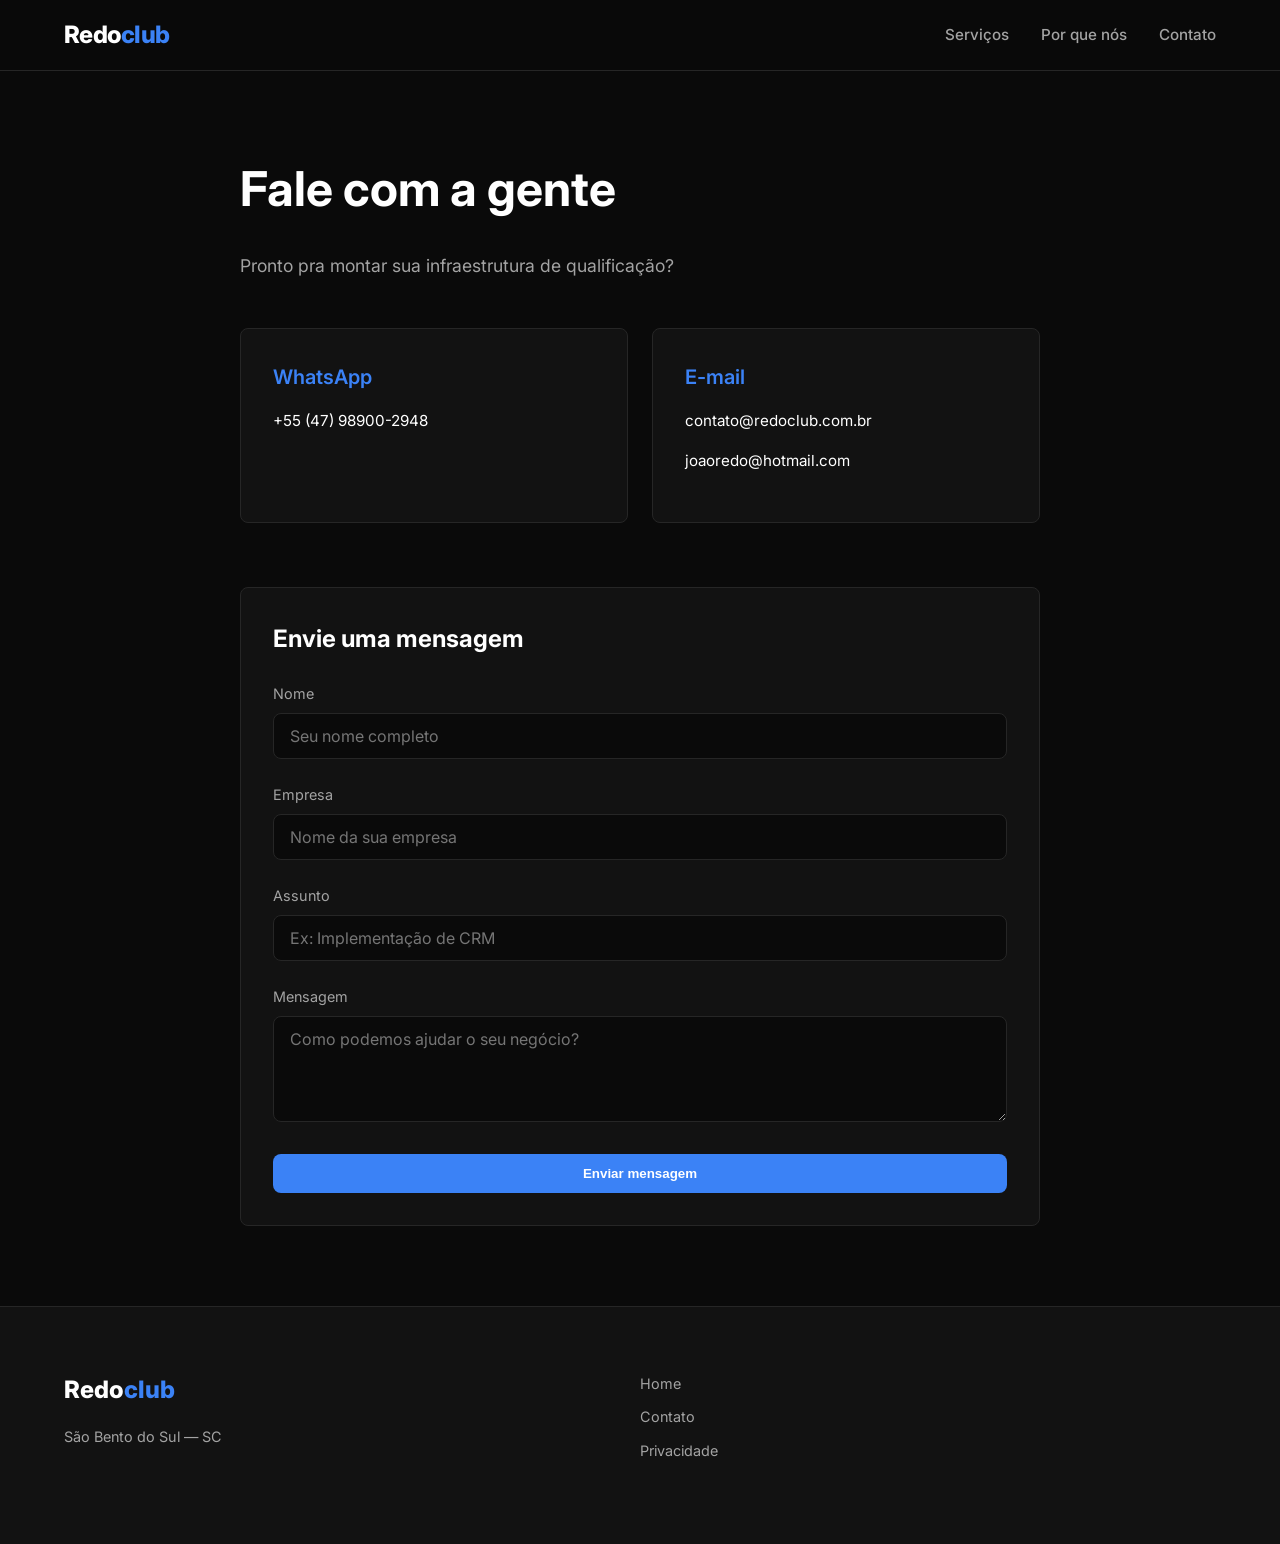
==== contato/index.html @ 9e828a1d "alterações para o domínio principal" ====
<!DOCTYPE html>
<html lang="pt-BR">
<head>
  <meta charset="UTF-8">
  <meta name="viewport" content="width=device-width, initial-scale=1.0">
  <title>Contato | Redoclub</title>
  <meta name="description" content="Entre em contato com a Redoclub">
  <link rel="stylesheet" href="/styles.css">
</head>
<body>
  <nav><div class="container nav-container"><a href="/" class="nav-logo">Redo<span>club</span></a><button class="mobile-menu-btn">☰</button><ul class="nav-links"><li><a href="/#servicos">Serviços</a></li><li><a href="/#diferenciais">Por que nós</a></li><li><a href="/contato/">Contato</a></li></ul></div></nav>
  <main>
    <section class="container section-padding" style="max-width: 800px;">
      <h1 style="font-size: 3rem; margin-bottom: 1.5rem;">Fale com a gente</h1>
      <p style="color: var(--muted); margin-bottom: 3rem; font-size: 1.1rem;">Pronto pra montar sua infraestrutura de qualificação?</p>
      
      <div class="grid-2x2" style="margin-bottom: 4rem; grid-template-columns: 1fr 1fr;">
        <div class="card">
          <h3 style="color: var(--accent); margin-bottom: 1rem;">WhatsApp</h3>
          <p style="color: var(--text);"><a href="https://wa.me/5547989002948" target="_blank" style="color: #fff; text-decoration: none;">+55 (47) 98900-2948</a></p>
        </div>
        <div class="card">
          <h3 style="color: var(--accent); margin-bottom: 1rem;">E-mail</h3>
          <p style="color: var(--text);"><a href="mailto:contato@redoclub.com.br" style="color: #fff; text-decoration: none;">contato@redoclub.com.br</a></p>
          <p style="color: var(--text);"><a href="mailto:joaoredo@hotmail.com" style="color: #fff; text-decoration: none;">joaoredo@hotmail.com</a></p>
        </div>
      </div>

      <div style="background: var(--surface); padding: 2rem; border-radius: var(--radius); border: 1px solid var(--border);">
        <h2 style="margin-bottom: 1.5rem; font-size: 1.5rem;">Envie uma mensagem</h2>
        <form onsubmit="event.preventDefault(); alert('Mensagem enviada com sucesso!'); this.reset();">
          <div class="form-group">
            <label>Nome</label>
            <input type="text" required placeholder="Seu nome completo">
          </div>
          <div class="form-group">
            <label>Empresa</label>
            <input type="text" required placeholder="Nome da sua empresa">
          </div>
          <div class="form-group">
            <label>Assunto</label>
            <input type="text" required placeholder="Ex: Implementação de CRM">
          </div>
          <div class="form-group">
            <label>Mensagem</label>
            <textarea rows="4" required placeholder="Como podemos ajudar o seu negócio?"></textarea>
          </div>
          <button type="submit" class="btn-primary" style="width: 100%;">Enviar mensagem</button>
        </form>
      </div>
    </section>
  </main>
  <footer>
    <div class="container footer-grid">
      <div><h3 style="font-weight: 800; font-size: 1.5rem;">Redo<span class="text-accent">club</span></h3><p class="footer-desc">São Bento do Sul — SC</p></div>
      <div class="footer-links"><ul><li><a href="/">Home</a></li><li><a href="/contato/">Contato</a></li><li><a href="/privacidade/">Privacidade</a></li></ul></div>
    </div>
  </footer>
  <script src="/script.js"></script>
</body>
</html>
---- styles.css ----
@import url('https://fonts.googleapis.com/css2?family=Inter:wght@300;400;500;600;700;800&display=swap');

:root {
  --bg: #0a0a0a;
  --surface: #121212;
  --border: #262626;
  --accent: #3B82F6;
  --accent-hover: #2563EB;
  --text: #ffffff;
  --muted: #a3a3a3;
  --radius: 8px;
}

*, *::before, *::after {
  box-sizing: border-box;
  margin: 0;
  padding: 0;
}

html {
  scroll-behavior: smooth;
  font-family: 'Inter', sans-serif;
  background: var(--bg);
  color: var(--text);
}

body {
  line-height: 1.6;
  -webkit-font-smoothing: antialiased;
  min-height: 100vh;
  display: flex;
  flex-direction: column;
}

main {
  flex: 1;
}

/* ── UTILS ── */
.container {
  width: 100%;
  max-width: 1200px;
  margin: 0 auto;
  padding: 0 1.5rem;
}

.text-accent {
  color: var(--accent);
}

.btn-primary {
  display: inline-flex;
  align-items: center;
  justify-content: center;
  gap: 0.5rem;
  background: var(--accent);
  color: #fff;
  font-weight: 600;
  padding: 0.75rem 1.5rem;
  border-radius: var(--radius);
  text-decoration: none;
  transition: background 0.2s, transform 0.2s;
  border: none;
  cursor: pointer;
}

.btn-primary:hover {
  background: var(--accent-hover);
  transform: translateY(-2px);
}

.section-padding {
  padding: 5rem 0;
}

/* ── NAV ── */
nav {
  position: sticky;
  top: 0;
  z-index: 100;
  background: rgba(10, 10, 10, 0.85);
  backdrop-filter: blur(12px);
  border-bottom: 1px solid var(--border);
}

.nav-container {
  display: flex;
  align-items: center;
  justify-content: space-between;
  height: 70px;
}

.nav-logo {
  font-weight: 800;
  font-size: 1.5rem;
  color: var(--text);
  text-decoration: none;
  letter-spacing: -0.03em;
}

.nav-logo span {
  color: var(--accent);
}

.nav-links {
  display: flex;
  gap: 2rem;
  list-style: none;
}

.nav-links a {
  color: var(--muted);
  text-decoration: none;
  font-weight: 500;
  font-size: 0.95rem;
  transition: color 0.2s;
}

.nav-links a:hover {
  color: var(--text);
}

.mobile-menu-btn {
  display: none;
  background: none;
  border: none;
  color: var(--text);
  font-size: 1.5rem;
  cursor: pointer;
}

/* ── HERO ── */
.hero {
  padding: 6rem 0 4rem;
  text-align: center;
}

.hero h1 {
  font-size: clamp(2.5rem, 5vw, 4rem);
  font-weight: 800;
  line-height: 1.1;
  margin-bottom: 1.5rem;
  letter-spacing: -0.03em;
}

.hero p {
  font-size: clamp(1rem, 2vw, 1.25rem);
  color: var(--muted);
  max-width: 600px;
  margin: 0 auto 2.5rem;
}

/* ── GRIDS ── */
.grid-2x2 {
  display: grid;
  grid-template-columns: repeat(auto-fit, minmax(300px, 1fr));
  gap: 1.5rem;
}

.card {
  background: var(--surface);
  border: 1px solid var(--border);
  border-radius: var(--radius);
  padding: 2rem;
  transition: border-color 0.2s;
}

.card:hover {
  border-color: var(--accent);
}

.card-icon {
  font-size: 2rem;
  margin-bottom: 1rem;
}

.card h3 {
  font-size: 1.25rem;
  margin-bottom: 0.5rem;
  font-weight: 600;
}

.card p {
  color: var(--muted);
  font-size: 0.95rem;
  margin-bottom: 1rem;
}

.card-link {
  color: var(--accent);
  text-decoration: none;
  font-weight: 500;
  font-size: 0.9rem;
  display: inline-flex;
  align-items: center;
  gap: 0.25rem;
}

.card-link:hover {
  text-decoration: underline;
}

/* ── FOOTER ── */
footer {
  border-top: 1px solid var(--border);
  padding: 4rem 0 2rem;
  background: var(--surface);
  margin-top: auto;
}

.footer-grid {
  display: grid;
  grid-template-columns: 2fr 1fr 1fr;
  gap: 2rem;
  margin-bottom: 3rem;
}

.footer-desc {
  color: var(--muted);
  font-size: 0.9rem;
  max-width: 300px;
  margin-top: 1rem;
}

.footer-links h4 {
  font-size: 1rem;
  margin-bottom: 1rem;
  font-weight: 600;
}

.footer-links ul {
  list-style: none;
  display: flex;
  flex-direction: column;
  gap: 0.5rem;
}

.footer-links a {
  color: var(--muted);
  text-decoration: none;
  font-size: 0.9rem;
  transition: color 0.2s;
}

.footer-links a:hover {
  color: var(--text);
}

.footer-bottom {
  text-align: center;
  padding-top: 2rem;
  border-top: 1px solid var(--border);
  color: var(--muted);
  font-size: 0.85rem;
}

/* ── COOKIE BANNER ── */
.cookie-banner {
  position: fixed;
  bottom: 1rem;
  left: 1rem;
  right: 1rem;
  background: var(--surface);
  border: 1px solid var(--border);
  padding: 1.5rem;
  border-radius: var(--radius);
  z-index: 1000;
  display: flex;
  flex-direction: column;
  gap: 1rem;
  box-shadow: 0 10px 25px rgba(0,0,0,0.5);
  transform: translateY(150%);
  transition: transform 0.3s ease-out;
  max-width: 600px;
  margin: 0 auto;
}

.cookie-banner.show {
  transform: translateY(0);
}

.cookie-btns {
  display: flex;
  gap: 0.75rem;
}

.btn-secondary {
  background: transparent;
  border: 1px solid var(--border);
  color: var(--text);
  padding: 0.5rem 1rem;
  border-radius: var(--radius);
  cursor: pointer;
  font-weight: 500;
  transition: background 0.2s;
}

.btn-secondary:hover {
  background: var(--border);
}

.btn-accept {
  background: var(--accent);
  border: 1px solid var(--accent);
  color: #fff;
  padding: 0.5rem 1rem;
  border-radius: var(--radius);
  cursor: pointer;
  font-weight: 500;
  transition: background 0.2s;
}

.btn-accept:hover {
  background: var(--accent-hover);
}

/* ── FORMS ── */
.form-group {
  margin-bottom: 1.5rem;
}

.form-group label {
  display: block;
  margin-bottom: 0.5rem;
  font-size: 0.9rem;
  color: var(--muted);
}

.form-group input, .form-group textarea {
  width: 100%;
  padding: 0.75rem 1rem;
  background: var(--bg);
  border: 1px solid var(--border);
  border-radius: var(--radius);
  color: var(--text);
  font-family: inherit;
  font-size: 1rem;
}

.form-group input:focus, .form-group textarea:focus {
  outline: none;
  border-color: var(--accent);
}

/* ── RESPONSIVE ── */
@media (max-width: 768px) {
  .nav-links {
    display: none;
    position: absolute;
    top: 70px;
    left: 0;
    right: 0;
    background: var(--surface);
    flex-direction: column;
    padding: 1.5rem;
    border-bottom: 1px solid var(--border);
  }
  
  .nav-links.active {
    display: flex;
  }
  
  .mobile-menu-btn {
    display: block;
  }
  
  .footer-grid {
    grid-template-columns: 1fr;
  }
}
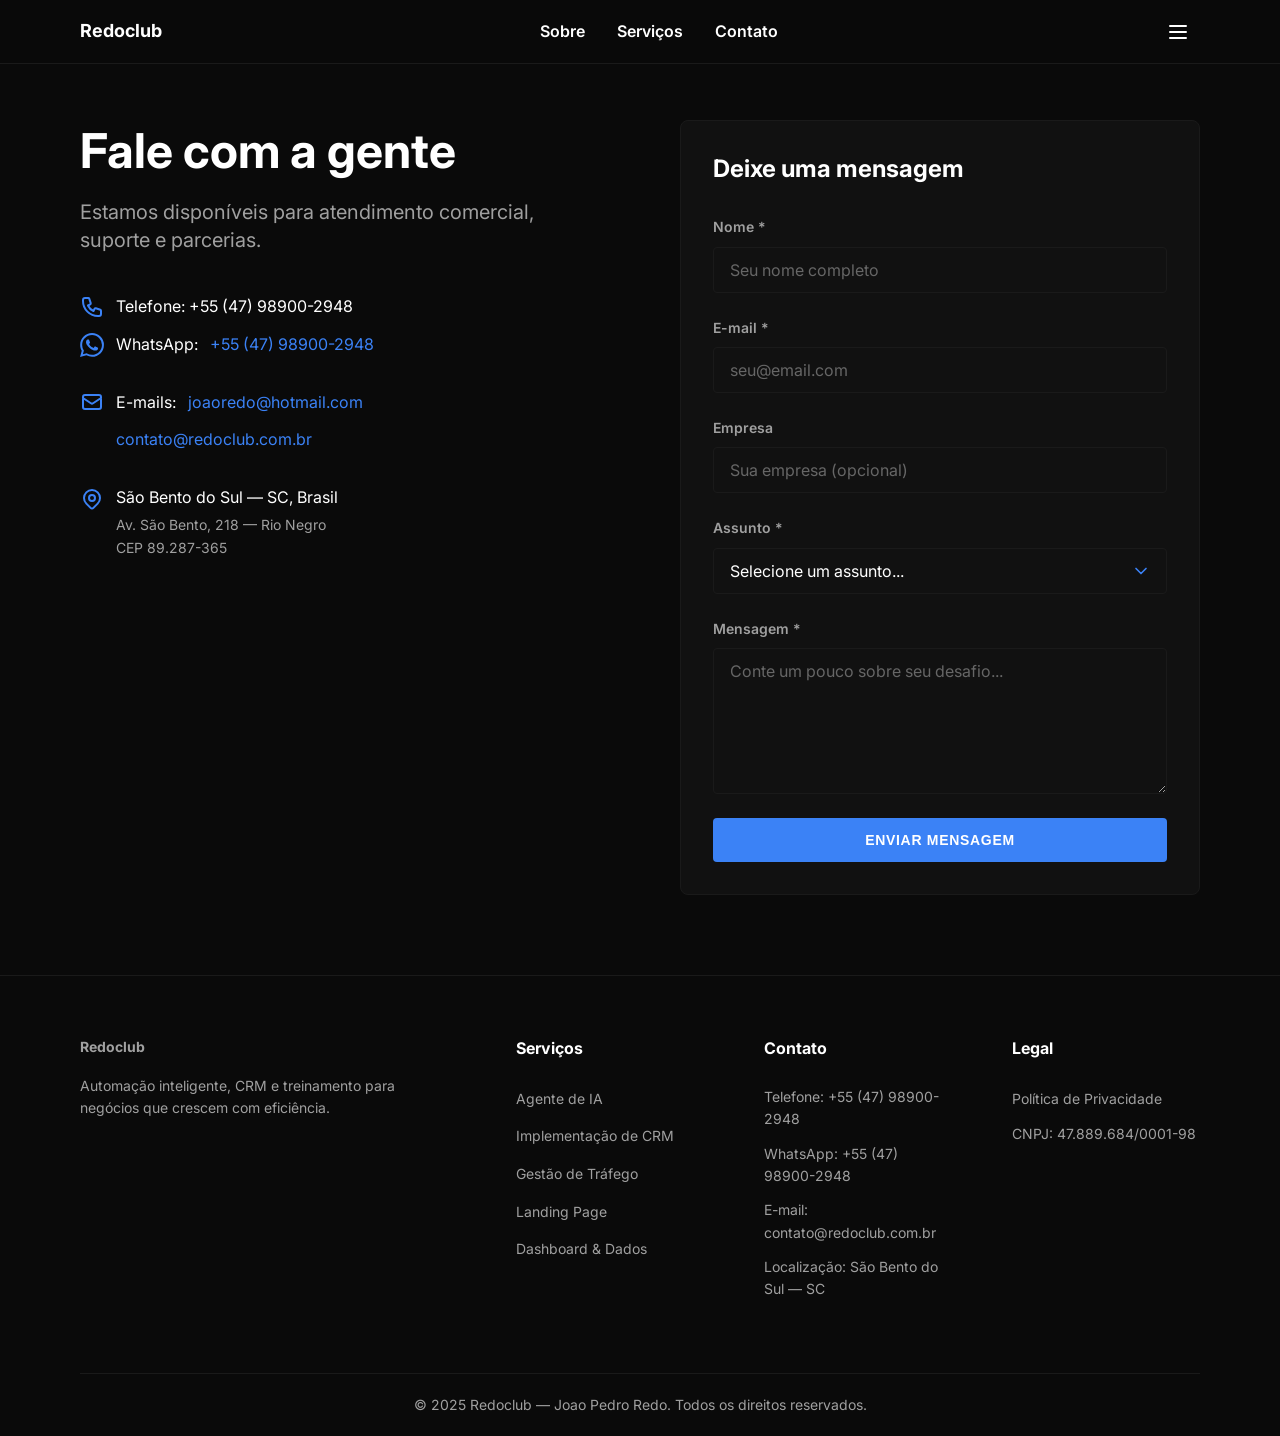
==== commit a22a49b1: "update" ====
--- a/contato/index.html
+++ b/contato/index.html
@@ -8,54 +8,192 @@
   <link rel="stylesheet" href="/styles.css">
 </head>
 <body>
-  <nav><div class="container nav-container"><a href="/" class="nav-logo">Redo<span>club</span></a><button class="mobile-menu-btn">☰</button><ul class="nav-links"><li><a href="/#servicos">Serviços</a></li><li><a href="/#diferenciais">Por que nós</a></li><li><a href="/contato/">Contato</a></li></ul></div></nav>
+  <header>
+    <div class="container nav-container">
+      <a href="/" class="logo" aria-label="Página inicial da Redoclub">Redoclub</a>
+      <nav class="nav-desktop" aria-label="Navegação principal desktop">
+        <a href="/#sobre" class="nav-link">Sobre</a>
+        <div class="dropdown">
+          <a href="/#servicos" class="nav-link" aria-haspopup="true">Serviços</a>
+          <div class="dropdown-content" aria-label="Menu de serviços">
+            <a href="/servicos/agente-de-ia/" class="dropdown-item">Agente de IA</a>
+            <a href="/servicos/implementacao-de-crm/" class="dropdown-item">Implementação de CRM</a>
+            <a href="/servicos/gestao-de-trafego/" class="dropdown-item">Gestão de Tráfego</a>
+            <a href="/servicos/landing-page/" class="dropdown-item">Landing Page</a>
+            <a href="/servicos/dashboard-dados/" class="dropdown-item">Dashboard & Dados</a>
+          </div>
+        </div>
+        <a href="/contato/" class="nav-link">Contato</a>
+      </nav>
+      <button class="burger-menu" id="burger-btn" aria-label="Abrir menu mobile" aria-expanded="false" aria-controls="mobile-menu">
+        <svg fill="none" stroke="currentColor" viewBox="0 0 24 24" width="24" height="24" aria-hidden="true"><path stroke-linecap="round" stroke-linejoin="round" stroke-width="2" d="M4 6h16M4 12h16M4 18h16"></path></svg>
+      </button>
+    </div>
+  </header>
+
+  <nav class="nav-mobile-overlay" id="mobile-menu" aria-label="Navegação principal mobile">
+    <a href="/#sobre" class="nav-mobile-link">Sobre</a>
+    <button class="nav-mobile-link" id="mobile-servicos-toggle" aria-expanded="false" style="background:none; border:none; width:100%; text-align:left; border-bottom: 1px solid rgba(255,255,255,0.05);">
+      Serviços <span class="icon" aria-hidden="true">+</span>
+    </button>
+    <div class="mobile-submenu" id="mobile-submenu">
+      <a href="/servicos/agente-de-ia/" class="nav-mobile-sublink">Agente de IA</a>
+      <a href="/servicos/implementacao-de-crm/" class="nav-mobile-sublink">Implementação de CRM</a>
+      <a href="/servicos/gestao-de-trafego/" class="nav-mobile-sublink">Gestão de Tráfego</a>
+      <a href="/servicos/landing-page/" class="nav-mobile-sublink">Landing Page</a>
+      <a href="/servicos/dashboard-dados/" class="nav-mobile-sublink">Dashboard & Dados</a>
+    </div>
+    <a href="/contato/" class="nav-mobile-link">Contato</a>
+  </nav>
+
   <main>
-    <section class="container section-padding" style="max-width: 800px;">
-      <h1 style="font-size: 3rem; margin-bottom: 1.5rem;">Fale com a gente</h1>
-      <p style="color: var(--muted); margin-bottom: 3rem; font-size: 1.1rem;">Pronto pra montar sua infraestrutura de qualificação?</p>
-      
-      <div class="grid-2x2" style="margin-bottom: 4rem; grid-template-columns: 1fr 1fr;">
-        <div class="card">
-          <h3 style="color: var(--accent); margin-bottom: 1rem;">WhatsApp</h3>
-          <p style="color: var(--text);"><a href="https://wa.me/5547989002948" target="_blank" style="color: #fff; text-decoration: none;">+55 (47) 98900-2948</a></p>
+    <section class="section-spacing" style="padding-top: 120px;">
+      <div class="container">
+        <div style="display: grid; grid-template-columns: 1fr 1fr; gap: 80px;" id="contact-grid">
+          
+          <div class="contact-info">
+            <h1 class="section-title" style="font-size: 48px; margin-bottom: 16px;">Fale com a gente</h1>
+            <p class="subtitle" style="margin-bottom: 40px;">Estamos disponíveis para atendimento comercial, suporte e parcerias.</p>
+            
+            <div style="margin-bottom: 32px;">
+              <p class="body-text" style="display: flex; align-items: center; gap: 12px; margin-bottom: 12px;">
+                <svg fill="none" stroke="var(--accent)" viewBox="0 0 24 24" width="24" height="24" aria-hidden="true"><path stroke-linecap="round" stroke-linejoin="round" stroke-width="2" d="M3 5a2 2 0 012-2h3.28a1 1 0 01.948.684l1.498 4.493a1 1 0 01-.502 1.21l-2.257 1.13a11.042 11.042 0 005.516 5.516l1.13-2.257a1 1 0 011.21-.502l4.493 1.498a1 1 0 01.684.949V19a2 2 0 01-2 2h-1C9.716 21 3 14.284 3 6V5z"></path></svg>
+                Telefone: +55 (47) 98900-2948
+              </p>
+              <p class="body-text" style="display: flex; align-items: center; gap: 12px;">
+                <svg viewBox="0 0 24 24" fill="var(--accent)" width="24" height="24" aria-hidden="true"><path d="M17.472 14.382c-.297-.149-1.758-.867-2.03-.967-.273-.099-.471-.148-.67.15-.197.297-.767.966-.94 1.164-.173.199-.347.223-.644.075-.297-.15-1.255-.463-2.39-1.475-.883-.788-1.48-1.761-1.653-2.059-.173-.297-.018-.458.13-.606.134-.133.298-.347.446-.52.149-.174.198-.298.298-.497.099-.198.05-.371-.025-.52-.075-.149-.669-1.612-.916-2.207-.242-.579-.487-.5-.669-.51a12.8 12.8 0 00-.57-.01c-.198 0-.52.074-.792.372-.272.297-1.04 1.016-1.04 2.479 0 1.462 1.065 2.875 1.213 3.074.149.198 2.096 3.2 5.077 4.487.709.306 1.262.489 1.694.625.712.227 1.36.195 1.871.118.571-.085 1.758-.719 2.006-1.413.248-.694.248-1.289.173-1.413-.074-.124-.272-.198-.57-.347m-5.421 7.403h-.004a9.87 9.87 0 01-5.031-1.378l-.361-.214-3.741.982.998-3.648-.235-.374a9.86 9.86 0 01-1.51-5.26c.001-5.45 4.436-9.884 9.888-9.884 2.64 0 5.122 1.03 6.988 2.898a9.825 9.825 0 012.893 6.994c-.003 5.45-4.437 9.884-9.885 9.884m8.413-18.297A11.815 11.815 0 0012.05 0C5.495 0 .16 5.335.157 11.892c0 2.096.547 4.142 1.588 5.945L.057 24l6.305-1.654a11.882 11.882 0 005.683 1.448h.005c6.554 0 11.89-5.335 11.893-11.893a11.821 11.821 0 00-3.48-8.413z"/></svg>
+                WhatsApp: <a href="https://wa.me/5547989002948" target="_blank">+55 (47) 98900-2948</a>
+              </p>
+            </div>
+
+            <div style="margin-bottom: 32px;">
+              <p class="body-text" style="display: flex; align-items: center; gap: 12px; margin-bottom: 12px;">
+                <svg fill="none" stroke="var(--accent)" viewBox="0 0 24 24" width="24" height="24" aria-hidden="true"><path stroke-linecap="round" stroke-linejoin="round" stroke-width="2" d="M3 8l7.89 5.26a2 2 0 002.22 0L21 8M5 19h14a2 2 0 002-2V7a2 2 0 00-2-2H5a2 2 0 00-2 2v10a2 2 0 002 2z"></path></svg>
+                E-mails: <a href="mailto:joaoredo@hotmail.com">joaoredo@hotmail.com</a>
+              </p>
+              <p class="body-text" style="display: flex; align-items: center; gap: 12px;">
+                <span style="width: 24px; display:inline-block;"></span>
+                <a href="mailto:contato@redoclub.com.br">contato@redoclub.com.br</a>
+              </p>
+            </div>
+
+            <div style="margin-bottom: 32px;">
+              <p class="body-text" style="display: flex; align-items: flex-start; gap: 12px;">
+                <svg fill="none" stroke="var(--accent)" viewBox="0 0 24 24" width="24" height="24" aria-hidden="true" style="margin-top:2px;"><path stroke-linecap="round" stroke-linejoin="round" stroke-width="2" d="M17.657 16.657L13.414 20.9a1.998 1.998 0 01-2.827 0l-4.243-4.243a8 8 0 1111.314 0z"></path><path stroke-linecap="round" stroke-linejoin="round" stroke-width="2" d="M15 11a3 3 0 11-6 0 3 3 0 016 0z"></path></svg>
+                <span>
+                  São Bento do Sul &mdash; SC, Brasil<br>
+                  <span class="small-text" style="display:block; margin-top:4px;">Av. São Bento, 218 &mdash; Rio Negro<br>CEP 89.287-365</span>
+                </span>
+              </p>
+            </div>
+          </div>
+
+          <div class="contact-form-container card">
+            <h2 class="section-title" style="font-size: 24px; margin-bottom: 32px;">Deixe uma mensagem</h2>
+            <form id="contact-form" novalidate>
+              <div class="form-group">
+                <label for="nome">Nome *</label>
+                <input type="text" id="nome" class="form-control" placeholder="Seu nome completo" aria-describedby="nome-error" required minlength="3">
+                <span id="nome-error" class="error-message" aria-live="polite"></span>
+              </div>
+              
+              <div class="form-group">
+                <label for="email">E-mail *</label>
+                <input type="email" id="email" class="form-control" placeholder="seu@email.com" aria-describedby="email-error" required>
+                <span id="email-error" class="error-message" aria-live="polite"></span>
+              </div>
+              
+              <div class="form-group">
+                <label for="empresa">Empresa</label>
+                <input type="text" id="empresa" class="form-control" placeholder="Sua empresa (opcional)">
+              </div>
+              
+              <div class="form-group">
+                <label for="assunto">Assunto *</label>
+                <div class="select-wrapper">
+                  <select id="assunto" class="form-control" aria-describedby="assunto-error" required>
+                    <option value="" disabled selected>Selecione um assunto...</option>
+                    <option value="Agente de IA">Agente de IA</option>
+                    <option value="Implementação de CRM">Implementação de CRM</option>
+                    <option value="Gestão de Tráfego">Gestão de Tráfego</option>
+                    <option value="Landing Page">Landing Page</option>
+                    <option value="Dashboard e Dados">Dashboard e Dados</option>
+                    <option value="Outro">Outro</option>
+                  </select>
+                </div>
+                <span id="assunto-error" class="error-message" aria-live="polite"></span>
+              </div>
+              
+              <div class="form-group">
+                <label for="mensagem">Mensagem *</label>
+                <textarea id="mensagem" class="form-control" placeholder="Conte um pouco sobre seu desafio..." aria-describedby="mensagem-error" rows="6" required minlength="10"></textarea>
+                <span id="mensagem-error" class="error-message" aria-live="polite"></span>
+              </div>
+              
+              <button type="submit" class="btn btn-primary" style="width: 100%;" id="submit-btn">
+                <span class="spinner"></span>
+                <span id="btn-text">Enviar mensagem</span>
+              </button>
+              <p id="form-feedback" class="small-text" style="display: none; margin-top: 16px; text-align: center; font-weight: bold;" aria-live="polite"></p>
+            </form>
+          </div>
+          
         </div>
-        <div class="card">
-          <h3 style="color: var(--accent); margin-bottom: 1rem;">E-mail</h3>
-          <p style="color: var(--text);"><a href="mailto:contato@redoclub.com.br" style="color: #fff; text-decoration: none;">contato@redoclub.com.br</a></p>
-          <p style="color: var(--text);"><a href="mailto:joaoredo@hotmail.com" style="color: #fff; text-decoration: none;">joaoredo@hotmail.com</a></p>
-        </div>
-      </div>
-
-      <div style="background: var(--surface); padding: 2rem; border-radius: var(--radius); border: 1px solid var(--border);">
-        <h2 style="margin-bottom: 1.5rem; font-size: 1.5rem;">Envie uma mensagem</h2>
-        <form onsubmit="event.preventDefault(); alert('Mensagem enviada com sucesso!'); this.reset();">
-          <div class="form-group">
-            <label>Nome</label>
-            <input type="text" required placeholder="Seu nome completo">
-          </div>
-          <div class="form-group">
-            <label>Empresa</label>
-            <input type="text" required placeholder="Nome da sua empresa">
-          </div>
-          <div class="form-group">
-            <label>Assunto</label>
-            <input type="text" required placeholder="Ex: Implementação de CRM">
-          </div>
-          <div class="form-group">
-            <label>Mensagem</label>
-            <textarea rows="4" required placeholder="Como podemos ajudar o seu negócio?"></textarea>
-          </div>
-          <button type="submit" class="btn-primary" style="width: 100%;">Enviar mensagem</button>
-        </form>
       </div>
     </section>
   </main>
+
   <footer>
     <div class="container footer-grid">
-      <div><h3 style="font-weight: 800; font-size: 1.5rem;">Redo<span class="text-accent">club</span></h3><p class="footer-desc">São Bento do Sul — SC</p></div>
-      <div class="footer-links"><ul><li><a href="/">Home</a></li><li><a href="/contato/">Contato</a></li><li><a href="/privacidade/">Privacidade</a></li></ul></div>
+      <div class="footer-col" style="grid-column: span 1;">
+        <a href="/" class="footer-logo">Redoclub</a>
+        <p>Automação inteligente, CRM e treinamento para negócios que crescem com eficiência.</p>
+      </div>
+      
+      <div class="footer-col">
+        <h4>Serviços</h4>
+        <ul>
+          <li><a href="/servicos/agente-de-ia/">Agente de IA</a></li>
+          <li><a href="/servicos/implementacao-de-crm/">Implementação de CRM</a></li>
+          <li><a href="/servicos/gestao-de-trafego/">Gestão de Tráfego</a></li>
+          <li><a href="/servicos/landing-page/">Landing Page</a></li>
+          <li><a href="/servicos/dashboard-dados/">Dashboard & Dados</a></li>
+        </ul>
+      </div>
+      
+      <div class="footer-col">
+        <h4>Contato</h4>
+        <ul>
+          <li><p>Telefone: +55 (47) 98900-2948</p></li>
+          <li><p>WhatsApp: <a href="https://wa.me/5547989002948" target="_blank">+55 (47) 98900-2948</a></p></li>
+          <li><p>E-mail: <a href="mailto:contato@redoclub.com.br">contato@redoclub.com.br</a></p></li>
+          <li><p>Localização: São Bento do Sul &mdash; SC</p></li>
+        </ul>
+      </div>
+
+      <div class="footer-col">
+        <h4>Legal</h4>
+        <ul>
+          <li><a href="/privacidade/">Política de Privacidade</a></li>
+          <li><p>CNPJ: 47.889.684/0001-98</p></li>
+        </ul>
+      </div>
+    </div>
+    <div class="container">
+      <div class="footer-bottom">
+        <p class="small-text">&copy; 2025 Redoclub &mdash; Joao Pedro Redo. Todos os direitos reservados.</p>
+      </div>
     </div>
   </footer>
+  
+  <style>
+    @media (max-width: 1024px) {
+      #contact-grid {
+        grid-template-columns: 1fr !important;
+        gap: 40px !important;
+      }
+    }
+  </style>
   <script src="/script.js"></script>
 </body>
 </html>
--- a/styles.css
+++ b/styles.css
@@ -1,14 +1,18 @@
-@import url('https://fonts.googleapis.com/css2?family=Inter:wght@300;400;500;600;700;800&display=swap');
+@import url('https://fonts.googleapis.com/css2?family=Inter:wght@400;600;700&display=swap');
 
 :root {
-  --bg: #0a0a0a;
-  --surface: #121212;
-  --border: #262626;
+  --bg-primary: #0a0a0a;
+  --bg-card: #111111;
+  --text-primary: #ffffff;
+  --text-secondary: #a0a0a0;
   --accent: #3B82F6;
-  --accent-hover: #2563EB;
-  --text: #ffffff;
-  --muted: #a3a3a3;
-  --radius: 8px;
+  --accent-hover: #2563eb;
+  --accent-active: #1d4ed8;
+  --accent-visited: #9333ea;
+  --border: #1a1a1a;
+  --radius-card: 8px;
+  --radius-input: 4px;
+  --transition: 200ms ease;
 }
 
 *, *::before, *::after {
@@ -20,8 +24,9 @@
 html {
   scroll-behavior: smooth;
   font-family: 'Inter', sans-serif;
-  background: var(--bg);
-  color: var(--text);
+  background: var(--bg-primary);
+  color: var(--text-primary);
+  font-size: 16px;
 }
 
 body {
@@ -36,335 +41,804 @@
   flex: 1;
 }
 
-/* ── UTILS ── */
+/* ── TYPOGRAPHY ── */
+.hero-title {
+  font-size: 48px;
+  font-weight: 700;
+  line-height: 1.2;
+}
+
+.section-title {
+  font-size: 32px;
+  font-weight: 700;
+  line-height: 1.3;
+}
+
+.subtitle {
+  font-size: 20px;
+  font-weight: 400;
+  color: var(--text-secondary);
+  line-height: 1.4;
+}
+
+.card-title {
+  font-size: 18px;
+  font-weight: 700;
+}
+
+.body-text {
+  font-size: 16px;
+  font-weight: 400;
+  line-height: 1.6;
+}
+
+.small-text {
+  font-size: 14px;
+  font-weight: 400;
+  color: var(--text-secondary);
+}
+
+.text-accent {
+  color: var(--accent);
+}
+
+/* ── LINKS ── */
+a {
+  color: var(--accent);
+  text-decoration: none;
+  transition: color var(--transition);
+}
+
+a:hover {
+  color: var(--accent-hover);
+  text-decoration: underline;
+}
+
+a:focus-visible {
+  outline: 2px solid var(--accent);
+  outline-offset: 2px;
+  border-radius: 2px;
+}
+
+a:active {
+  color: var(--accent-active);
+}
+
+a.visited-link:visited {
+  color: var(--accent-visited);
+}
+
+/* ── LAYOUT & SPACING ── */
 .container {
   width: 100%;
   max-width: 1200px;
   margin: 0 auto;
-  padding: 0 1.5rem;
-}
-
-.text-accent {
-  color: var(--accent);
-}
-
-.btn-primary {
+  padding: 0 40px; /* Desktop */
+}
+
+.section-spacing {
+  padding: 80px 0; /* Desktop */
+}
+
+.gap-section {
+  gap: 80px;
+}
+
+/* ── BUTTONS ── */
+.btn {
   display: inline-flex;
   align-items: center;
   justify-content: center;
-  gap: 0.5rem;
+  gap: 8px;
+  font-size: 14px;
+  font-weight: 700;
+  text-transform: uppercase;
+  letter-spacing: 0.05em;
+  padding: 12px 24px;
+  border-radius: var(--radius-input);
+  text-decoration: none;
+  transition: all var(--transition);
+  cursor: pointer;
+  border: none;
+  min-height: 44px; /* A11y touch target */
+}
+
+.btn:hover {
+  text-decoration: none;
+}
+
+.btn:focus-visible {
+  outline: 2px solid var(--accent);
+  outline-offset: 2px;
+}
+
+.btn:disabled {
+  cursor: not-allowed;
+  opacity: 0.5;
+}
+
+.btn-primary {
   background: var(--accent);
   color: #fff;
-  font-weight: 600;
-  padding: 0.75rem 1.5rem;
-  border-radius: var(--radius);
-  text-decoration: none;
-  transition: background 0.2s, transform 0.2s;
-  border: none;
-  cursor: pointer;
-}
-
-.btn-primary:hover {
+}
+
+.btn-primary:hover:not(:disabled) {
   background: var(--accent-hover);
-  transform: translateY(-2px);
-}
-
-.section-padding {
-  padding: 5rem 0;
-}
-
-/* ── NAV ── */
-nav {
-  position: sticky;
+  color: #fff;
+}
+
+.btn-primary:active:not(:disabled) {
+  background: var(--accent-active);
+}
+
+.btn-primary:disabled {
+  background: #444444;
+  color: #888888;
+}
+
+.btn-secondary {
+  background: transparent;
+  border: 1px solid var(--accent);
+  color: var(--accent);
+}
+
+.btn-secondary:hover:not(:disabled) {
+  background: rgba(59, 130, 246, 0.1);
+  border-color: var(--accent-hover);
+  color: var(--accent-hover);
+}
+
+.btn-secondary:active:not(:disabled) {
+  background: rgba(59, 130, 246, 0.2);
+}
+
+.btn-secondary:disabled {
+  border-color: #666666;
+  color: #666666;
+}
+
+.spinner {
+  width: 16px;
+  height: 16px;
+  border: 2px solid rgba(255,255,255,0.3);
+  border-radius: 50%;
+  border-top-color: #fff;
+  animation: spin 1s ease-in-out infinite;
+  display: none;
+}
+
+@keyframes spin {
+  to { transform: rotate(360deg); }
+}
+
+.btn.loading .spinner {
+  display: block;
+}
+
+/* ── HEADER ── */
+header {
+  position: fixed;
   top: 0;
-  z-index: 100;
+  width: 100%;
+  z-index: 50;
   background: rgba(10, 10, 10, 0.85);
-  backdrop-filter: blur(12px);
+  backdrop-filter: blur(10px);
   border-bottom: 1px solid var(--border);
+  height: 64px;
+  transition: background-color 300ms, backdrop-filter 300ms;
+}
+
+header.scrolled {
+  background: rgba(10, 10, 10, 0.98);
+  backdrop-filter: none;
 }
 
 .nav-container {
   display: flex;
   align-items: center;
   justify-content: space-between;
-  height: 70px;
-}
-
-.nav-logo {
-  font-weight: 800;
-  font-size: 1.5rem;
-  color: var(--text);
-  text-decoration: none;
-  letter-spacing: -0.03em;
-}
-
-.nav-logo span {
+  height: 100%;
+}
+
+.logo {
+  font-size: 18px;
+  font-weight: 700;
+  color: var(--text-primary);
+  text-decoration: none;
+}
+
+.logo:hover {
+  text-decoration: none;
+  color: var(--text-primary);
+}
+
+.nav-desktop {
+  display: flex;
+  gap: 32px;
+  align-items: center;
+}
+
+.nav-link {
+  color: var(--text-primary);
+  font-size: 16px;
+  font-weight: 600;
+  text-decoration: none;
+  position: relative;
+  transition: color var(--transition);
+}
+
+.nav-link:hover {
   color: var(--accent);
-}
-
-.nav-links {
-  display: flex;
-  gap: 2rem;
-  list-style: none;
-}
-
-.nav-links a {
-  color: var(--muted);
-  text-decoration: none;
-  font-weight: 500;
-  font-size: 0.95rem;
-  transition: color 0.2s;
-}
-
-.nav-links a:hover {
-  color: var(--text);
-}
-
-.mobile-menu-btn {
+  text-decoration: none;
+}
+
+/* Dropdown menu */
+.dropdown {
+  position: relative;
+  display: inline-block;
+}
+
+.dropdown-content {
+  display: none;
+  position: absolute;
+  top: 100%;
+  left: 0;
+  background: var(--bg-card);
+  min-width: 240px;
+  border: 1px solid var(--border);
+  border-radius: var(--radius-card);
+  box-shadow: 0 4px 12px rgba(0,0,0,0.5);
+  z-index: 60;
+  padding: 8px 0;
+}
+
+.dropdown:hover .dropdown-content,
+.dropdown:focus-within .dropdown-content {
+  display: block;
+}
+
+.dropdown-item {
+  display: block;
+  padding: 12px 20px;
+  color: var(--text-primary);
+  font-size: 14px;
+  text-decoration: none;
+}
+
+.dropdown-item:hover, .dropdown-item:focus {
+  background: var(--border);
+  color: var(--text-primary);
+  text-decoration: none;
+}
+
+.burger-menu {
   display: none;
   background: none;
   border: none;
-  color: var(--text);
-  font-size: 1.5rem;
+  color: var(--text-primary);
   cursor: pointer;
+  padding: 8px;
+  min-height: 44px;
+  min-width: 44px;
+  display: flex;
+  align-items: center;
+  justify-content: center;
+}
+
+.burger-menu:focus-visible {
+  outline: 2px solid var(--accent);
+  outline-offset: 2px;
+}
+
+.nav-mobile-overlay {
+  display: none;
+  position: fixed;
+  top: 64px;
+  left: 0;
+  right: 0;
+  bottom: 0;
+  background: var(--bg-primary);
+  z-index: 40;
+  padding: 20px;
+  flex-direction: column;
+  gap: 0;
+  overflow-y: auto;
+  border-top: 1px solid var(--border);
+  transform: translateY(-10px);
+  opacity: 0;
+  transition: opacity 300ms, transform 300ms;
+}
+
+.nav-mobile-overlay.active {
+  display: flex;
+  opacity: 1;
+  transform: translateY(0);
+}
+
+.nav-mobile-link {
+  font-size: 18px;
+  font-weight: 600;
+  color: var(--text-primary);
+  display: flex;
+  align-items: center;
+  justify-content: space-between;
+  padding: 16px 0;
+  text-decoration: none;
+  border-bottom: 1px solid rgba(255,255,255,0.05);
+}
+
+.nav-mobile-link:hover {
+  text-decoration: none;
+}
+
+.mobile-submenu {
+  display: none;
+  flex-direction: column;
+  padding-left: 16px;
+  border-bottom: 1px solid rgba(255,255,255,0.05);
+}
+
+.mobile-submenu.open {
+  display: flex;
+}
+
+.nav-mobile-sublink {
+  font-size: 16px;
+  color: var(--text-secondary);
+  display: block;
+  padding: 16px 0;
+  text-decoration: none;
+}
+
+/* ── CARDS ── */
+.card {
+  background: var(--bg-card);
+  border: 1px solid var(--border);
+  border-radius: var(--radius-card);
+  padding: 32px;
+  transition: all var(--transition);
+  height: 100%;
+  display: flex;
+  flex-direction: column;
+}
+
+.card-interactive {
+  cursor: pointer;
+  text-decoration: none;
+  color: inherit;
+  display: flex;
+  flex-direction: column;
+}
+
+.card-interactive:hover {
+  text-decoration: none;
+  color: inherit;
+}
+
+@media (hover: hover) {
+  .card-interactive:hover {
+    border-color: var(--accent);
+    box-shadow: 0 0 20px rgba(59, 130, 246, 0.1);
+    transform: translateY(-2px);
+  }
+}
+
+.card-interactive:active {
+  border-color: var(--accent);
+  background: rgba(59, 130, 246, 0.05);
+  transform: translateY(0);
+}
+
+.card-icon {
+  color: var(--accent);
+  margin-bottom: 24px;
+}
+
+.card-icon svg {
+  width: 64px;
+  height: 64px;
+}
+
+.card-icon-small svg {
+  width: 32px;
+  height: 32px;
+  color: var(--accent);
+  margin-bottom: 16px;
+}
+
+.card .card-title {
+  margin-bottom: 12px;
+}
+
+.card .small-text {
+  margin-bottom: 24px;
+  flex: 1;
 }
 
 /* ── HERO ── */
 .hero {
-  padding: 6rem 0 4rem;
+  min-height: 100vh;
+  display: flex;
+  align-items: center;
+  justify-content: center;
   text-align: center;
-}
-
-.hero h1 {
-  font-size: clamp(2.5rem, 5vw, 4rem);
-  font-weight: 800;
-  line-height: 1.1;
-  margin-bottom: 1.5rem;
-  letter-spacing: -0.03em;
-}
-
-.hero p {
-  font-size: clamp(1rem, 2vw, 1.25rem);
-  color: var(--muted);
-  max-width: 600px;
-  margin: 0 auto 2.5rem;
+  background: linear-gradient(180deg, var(--bg-primary) 0%, #1a1a1a 100%);
+  padding-top: 64px; /* offset header */
+}
+
+.hero-content {
+  max-width: 800px;
+}
+
+.hero-content .hero-title {
+  margin-bottom: 24px;
+}
+
+.hero-content .subtitle {
+  margin-bottom: 40px;
+}
+
+.hero-service {
+  padding-top: 120px;
+  padding-bottom: 80px;
+  text-align: center;
+  background: linear-gradient(180deg, var(--bg-primary) 0%, #111111 100%);
+}
+
+.hero-service-icon {
+  margin-bottom: 24px;
+  color: var(--accent);
+}
+
+.hero-service-icon svg {
+  width: 96px;
+  height: 96px;
 }
 
 /* ── GRIDS ── */
-.grid-2x2 {
+.grid-services {
   display: grid;
-  grid-template-columns: repeat(auto-fit, minmax(300px, 1fr));
-  gap: 1.5rem;
-}
-
-.card {
-  background: var(--surface);
-  border: 1px solid var(--border);
-  border-radius: var(--radius);
-  padding: 2rem;
-  transition: border-color 0.2s;
-}
-
-.card:hover {
-  border-color: var(--accent);
-}
-
-.card-icon {
-  font-size: 2rem;
-  margin-bottom: 1rem;
-}
-
-.card h3 {
-  font-size: 1.25rem;
-  margin-bottom: 0.5rem;
-  font-weight: 600;
-}
-
-.card p {
-  color: var(--muted);
-  font-size: 0.95rem;
-  margin-bottom: 1rem;
-}
-
-.card-link {
-  color: var(--accent);
-  text-decoration: none;
-  font-weight: 500;
-  font-size: 0.9rem;
-  display: inline-flex;
+  grid-template-columns: repeat(2, 1fr);
+  gap: 32px;
+  margin-top: 48px;
+}
+
+.grid-differentials {
+  display: grid;
+  grid-template-columns: repeat(3, 1fr);
+  gap: 32px;
+  margin-top: 48px;
+}
+
+/* ── SERVICE PAGE SECTIONS ── */
+.service-section {
+  padding: 60px 0;
+}
+
+.service-section.highlight {
+  background: var(--bg-card);
+}
+
+.service-section .section-title {
+  margin-bottom: 32px;
+}
+
+.service-list {
+  list-style: none;
+}
+
+.service-list li {
+  position: relative;
+  padding-left: 32px;
+  margin-bottom: 16px;
+  font-size: 16px;
+  line-height: 1.6;
+}
+
+.service-list li::before {
+  content: '';
+  position: absolute;
+  left: 0;
+  top: 4px;
+  width: 20px;
+  height: 20px;
+  background-image: url("data:image/svg+xml,%3Csvg xmlns='http://www.w3.org/200.svg' viewBox='0 0 24 24' fill='none' stroke='%233B82F6' stroke-width='2' stroke-linecap='round' stroke-linejoin='round'%3E%3Cpolyline points='20 6 9 17 4 12'%3E%3C/polyline%3E%3C/svg%3E");
+  background-size: contain;
+  background-repeat: no-repeat;
+}
+
+.timeline {
+  display: flex;
+  flex-direction: column;
+  gap: 24px;
+}
+
+.timeline-step {
+  display: flex;
+  gap: 16px;
+  align-items: flex-start;
+}
+
+.timeline-number {
+  background: var(--accent);
+  color: #fff;
+  width: 32px;
+  height: 32px;
+  border-radius: 50%;
+  display: flex;
   align-items: center;
-  gap: 0.25rem;
-}
-
-.card-link:hover {
-  text-decoration: underline;
+  justify-content: center;
+  font-weight: bold;
+  flex-shrink: 0;
 }
 
 /* ── FOOTER ── */
 footer {
+  background: var(--bg-primary);
   border-top: 1px solid var(--border);
-  padding: 4rem 0 2rem;
-  background: var(--surface);
-  margin-top: auto;
+  padding: 60px 0 20px;
 }
 
 .footer-grid {
   display: grid;
-  grid-template-columns: 2fr 1fr 1fr;
-  gap: 2rem;
-  margin-bottom: 3rem;
-}
-
-.footer-desc {
-  color: var(--muted);
-  font-size: 0.9rem;
-  max-width: 300px;
-  margin-top: 1rem;
-}
-
-.footer-links h4 {
-  font-size: 1rem;
-  margin-bottom: 1rem;
-  font-weight: 600;
-}
-
-.footer-links ul {
+  grid-template-columns: 2fr 1fr 1fr 1fr;
+  gap: 60px;
+  margin-bottom: 60px;
+}
+
+.footer-logo {
+  font-size: 18px;
+  font-weight: 700;
+  color: var(--text-primary);
+  margin-bottom: 16px;
+  display: block;
+  text-decoration: none;
+}
+
+.footer-logo:hover {
+  text-decoration: none;
+  color: var(--text-primary);
+}
+
+.footer-col h4 {
+  font-size: 16px;
+  font-weight: 700;
+  margin-bottom: 24px;
+  color: var(--text-primary);
+}
+
+.footer-col ul {
   list-style: none;
-  display: flex;
-  flex-direction: column;
-  gap: 0.5rem;
-}
-
-.footer-links a {
-  color: var(--muted);
-  text-decoration: none;
-  font-size: 0.9rem;
-  transition: color 0.2s;
-}
-
-.footer-links a:hover {
-  color: var(--text);
+}
+
+.footer-col ul li {
+  margin-bottom: 12px;
+}
+
+.footer-col a {
+  color: var(--text-secondary);
+  font-size: 14px;
+  text-decoration: none;
+}
+
+.footer-col a:hover {
+  color: var(--accent);
+  text-decoration: underline;
+}
+
+.footer-col p {
+  color: var(--text-secondary);
+  font-size: 14px;
+  margin-bottom: 8px;
 }
 
 .footer-bottom {
   text-align: center;
-  padding-top: 2rem;
+  padding-top: 20px;
   border-top: 1px solid var(--border);
-  color: var(--muted);
-  font-size: 0.85rem;
+}
+
+/* ── FORMS ── */
+.form-group {
+  margin-bottom: 24px;
+  display: flex;
+  flex-direction: column;
+}
+
+.form-group label {
+  margin-bottom: 8px;
+  font-size: 14px;
+  font-weight: 600;
+  color: var(--text-secondary);
+}
+
+.form-control {
+  width: 100%;
+  background: var(--bg-card);
+  border: 1px solid var(--border);
+  border-radius: var(--radius-input);
+  padding: 12px 16px;
+  color: var(--text-primary);
+  font-family: inherit;
+  font-size: 16px;
+  transition: all var(--transition);
+  min-height: 44px;
+}
+
+.form-control::placeholder {
+  color: #666666;
+}
+
+.form-control:hover:not(:disabled) {
+  border-color: var(--accent);
+}
+
+.form-control:focus {
+  outline: none;
+  border: 2px solid var(--accent);
+  box-shadow: 0 0 0 4px rgba(59, 130, 246, 0.1);
+  padding: 11px 15px; /* Offset border width */
+}
+
+.form-control.filled {
+  border-color: var(--accent);
+}
+
+.form-control.error {
+  border: 2px solid #ef4444;
+  padding: 11px 15px;
+}
+
+.form-control:disabled {
+  background: var(--bg-primary);
+  border-color: #333333;
+  color: #666666;
+  cursor: not-allowed;
+}
+
+.error-message {
+  color: #ef4444;
+  font-size: 12px;
+  margin-top: 4px;
+  display: none;
+}
+
+.form-control.error + .error-message {
+  display: block;
+}
+
+textarea.form-control {
+  resize: vertical;
+  min-height: 140px;
+}
+
+.select-wrapper {
+  position: relative;
+}
+
+.select-wrapper::after {
+  content: '';
+  position: absolute;
+  right: 16px;
+  top: 50%;
+  transform: translateY(-50%);
+  width: 20px;
+  height: 20px;
+  background-image: url("data:image/svg+xml,%3Csvg xmlns='http://www.w3.org/2000/svg' viewBox='0 0 24 24' fill='none' stroke='%233B82F6' stroke-width='2' stroke-linecap='round' stroke-linejoin='round'%3E%3Cpolyline points='6 9 12 15 18 9'%3E%3C/polyline%3E%3C/svg%3E");
+  background-size: contain;
+  background-repeat: no-repeat;
+  pointer-events: none;
+}
+
+select.form-control {
+  appearance: none;
+  padding-right: 48px;
+}
+
+select.form-control option {
+  background: var(--bg-card);
+  color: var(--text-primary);
 }
 
 /* ── COOKIE BANNER ── */
 .cookie-banner {
   position: fixed;
-  bottom: 1rem;
-  left: 1rem;
-  right: 1rem;
-  background: var(--surface);
-  border: 1px solid var(--border);
-  padding: 1.5rem;
-  border-radius: var(--radius);
-  z-index: 1000;
-  display: flex;
-  flex-direction: column;
-  gap: 1rem;
-  box-shadow: 0 10px 25px rgba(0,0,0,0.5);
-  transform: translateY(150%);
-  transition: transform 0.3s ease-out;
-  max-width: 600px;
-  margin: 0 auto;
+  bottom: 0;
+  left: 0;
+  width: 100%;
+  background: var(--bg-card);
+  border-top: 1px solid var(--border);
+  padding: 20px 0;
+  z-index: 100;
+  opacity: 0;
+  visibility: hidden;
+  transition: opacity var(--transition);
 }
 
 .cookie-banner.show {
-  transform: translateY(0);
-}
-
-.cookie-btns {
-  display: flex;
-  gap: 0.75rem;
-}
-
-.btn-secondary {
-  background: transparent;
-  border: 1px solid var(--border);
-  color: var(--text);
-  padding: 0.5rem 1rem;
-  border-radius: var(--radius);
-  cursor: pointer;
-  font-weight: 500;
-  transition: background 0.2s;
-}
-
-.btn-secondary:hover {
-  background: var(--border);
-}
-
-.btn-accept {
-  background: var(--accent);
-  border: 1px solid var(--accent);
-  color: #fff;
-  padding: 0.5rem 1rem;
-  border-radius: var(--radius);
-  cursor: pointer;
-  font-weight: 500;
-  transition: background 0.2s;
-}
-
-.btn-accept:hover {
-  background: var(--accent-hover);
-}
-
-/* ── FORMS ── */
-.form-group {
-  margin-bottom: 1.5rem;
-}
-
-.form-group label {
-  display: block;
-  margin-bottom: 0.5rem;
-  font-size: 0.9rem;
-  color: var(--muted);
-}
-
-.form-group input, .form-group textarea {
-  width: 100%;
-  padding: 0.75rem 1rem;
-  background: var(--bg);
-  border: 1px solid var(--border);
-  border-radius: var(--radius);
-  color: var(--text);
-  font-family: inherit;
-  font-size: 1rem;
-}
-
-.form-group input:focus, .form-group textarea:focus {
-  outline: none;
-  border-color: var(--accent);
+  opacity: 1;
+  visibility: visible;
+}
+
+.cookie-content {
+  display: flex;
+  align-items: center;
+  justify-content: space-between;
+  gap: 24px;
+}
+
+.cookie-text {
+  display: flex;
+  align-items: center;
+  gap: 16px;
+  font-size: 14px;
+}
+
+.cookie-actions {
+  display: flex;
+  gap: 12px;
+  flex-shrink: 0;
 }
 
 /* ── RESPONSIVE ── */
-@media (max-width: 768px) {
-  .nav-links {
+@media (max-width: 1024px) {
+  .container {
+    padding: 0 30px;
+  }
+  .section-spacing {
+    padding: 60px 0;
+  }
+  .footer-grid {
+    grid-template-columns: repeat(2, 1fr);
+    gap: 40px;
+    padding: 50px 0 20px;
+  }
+  .grid-services {
+    grid-template-columns: 1fr;
+    gap: 24px;
+  }
+  .grid-differentials {
+    grid-template-columns: 1fr;
+    gap: 24px;
+  }
+}
+
+@media (max-width: 640px) {
+  .container {
+    padding: 0 20px;
+  }
+  .section-spacing {
+    padding: 48px 0;
+  }
+  .nav-desktop {
     display: none;
-    position: absolute;
-    top: 70px;
-    left: 0;
-    right: 0;
-    background: var(--surface);
-    flex-direction: column;
-    padding: 1.5rem;
-    border-bottom: 1px solid var(--border);
-  }
-  
-  .nav-links.active {
+  }
+  .burger-menu {
     display: flex;
   }
-  
-  .mobile-menu-btn {
-    display: block;
-  }
-  
+  .hero-title {
+    font-size: 36px;
+  }
+  .section-title {
+    font-size: 28px;
+  }
+  .grid-services, .grid-differentials {
+    gap: 20px;
+  }
   .footer-grid {
     grid-template-columns: 1fr;
-  }
-}
+    gap: 24px;
+    padding: 40px 0 20px;
+  }
+  .cookie-content {
+    flex-direction: column;
+    align-items: flex-start;
+  }
+  .cookie-actions {
+    width: 100%;
+    flex-direction: column;
+  }
+  .cookie-actions .btn {
+    width: 100%;
+  }
+}
